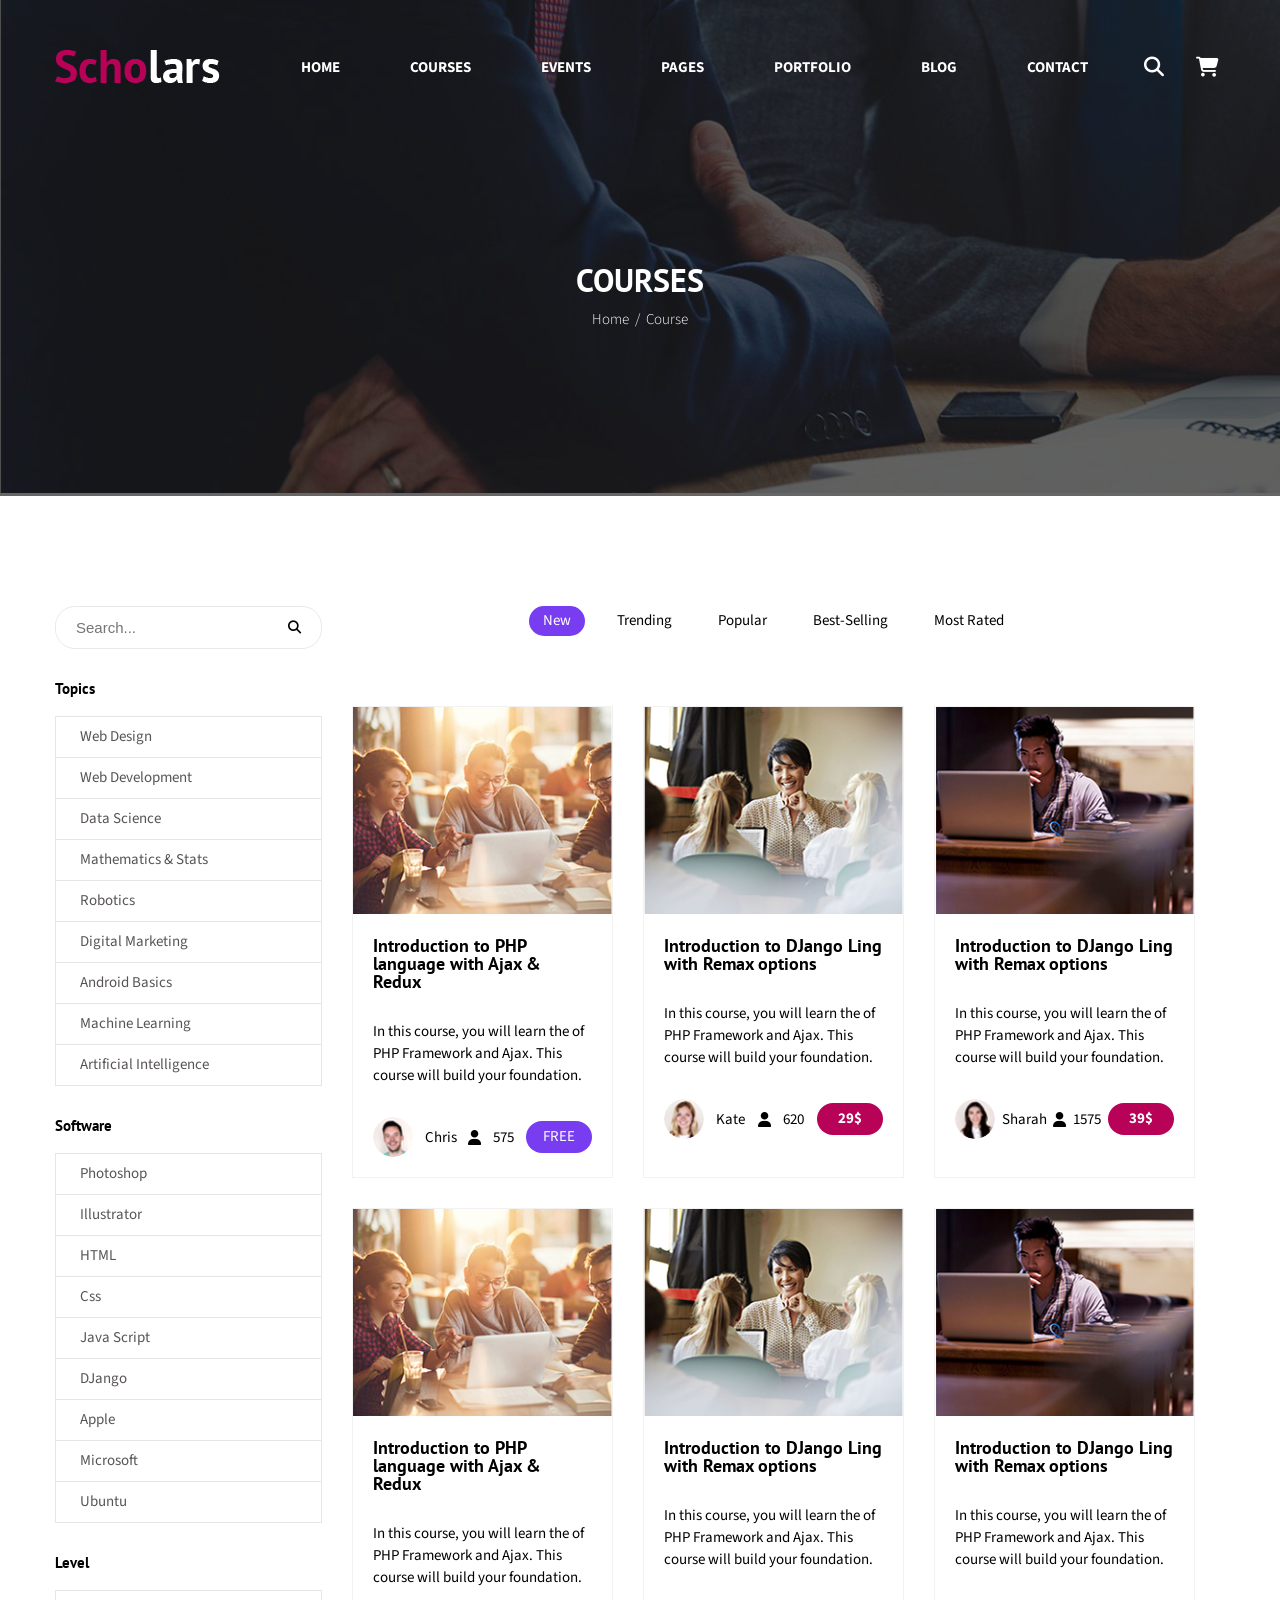
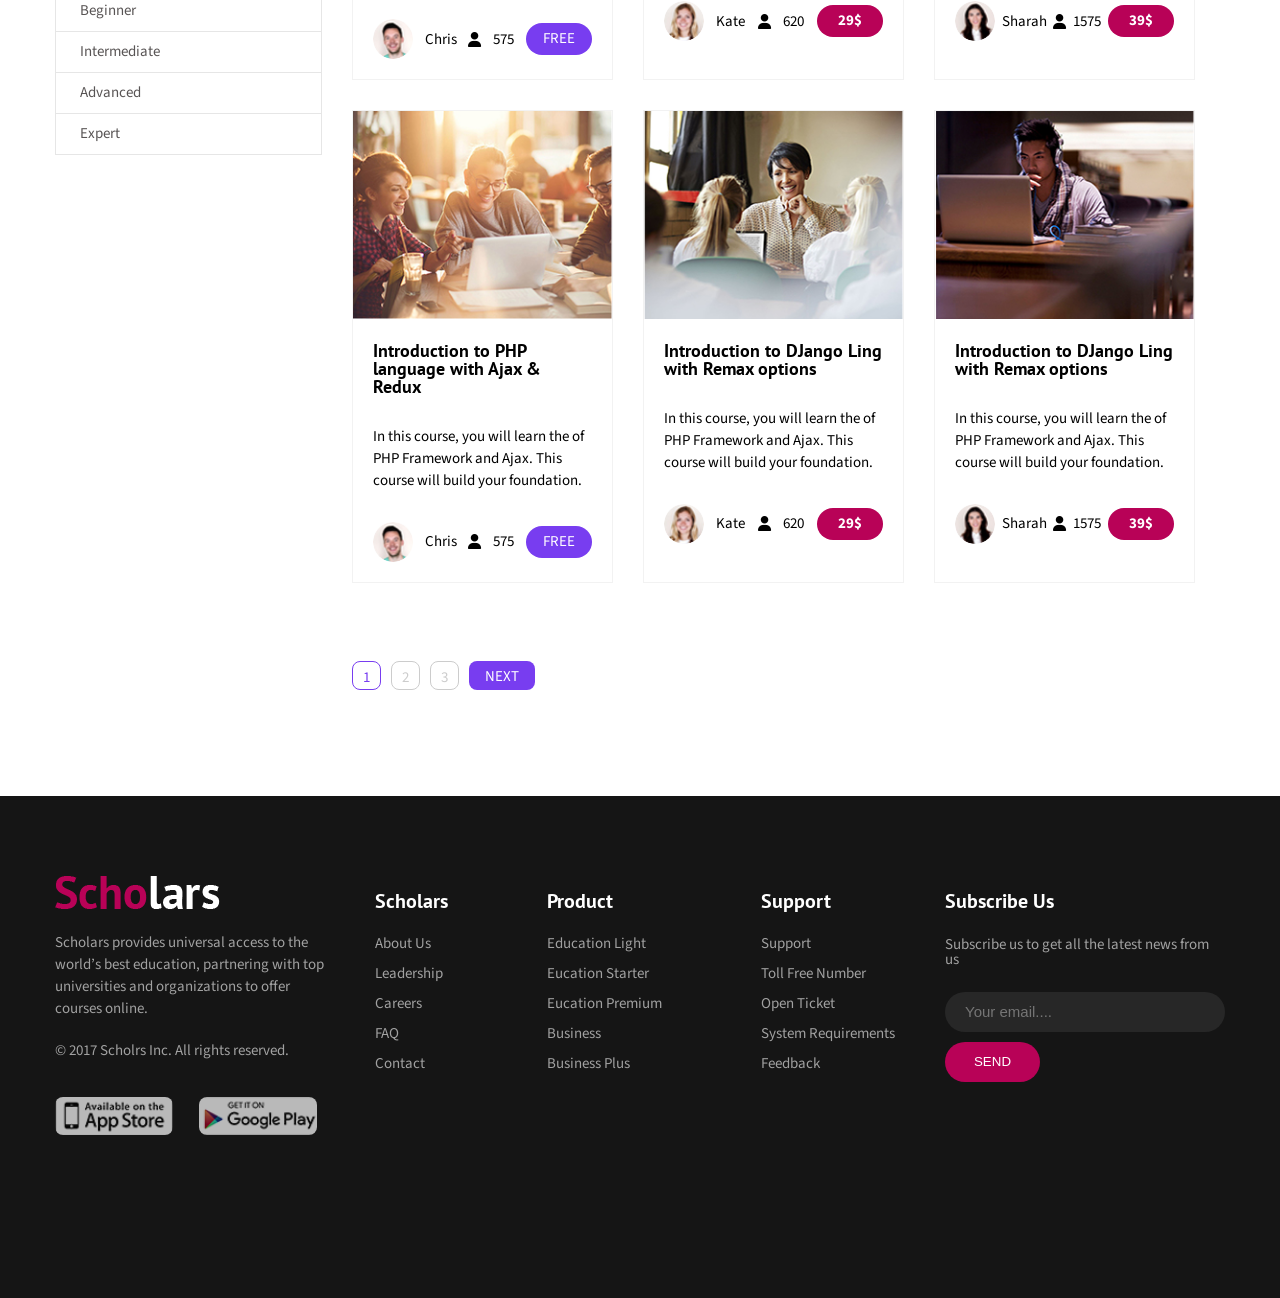
==== course.html @ 681037ec "commit shop page" ====
<!DOCTYPE html>
<html lang="en">
  <head>
    <meta charset="UTF-8" />
    <meta name="viewport" content="width=device-width, initial-scale=1.0" />
    <title>Scholars</title>
    <link rel="stylesheet" href="./assets/css/reset.css" />
    <link rel="stylesheet" href="./assets/css/style.css" />
    <link rel="preconnect" href="https://fonts.googleapis.com" />
    <link rel="preconnect" href="https://fonts.gstatic.com" crossorigin />
    <link
      href="https://fonts.googleapis.com/css2?family=PT+Sans:ital,wght@0,400;0,700;1,400;1,700&family=Source+Sans+3:ital,wght@0,200..900;1,200..900&display=swap"
      rel="stylesheet"
    />
    <link
      rel="stylesheet"
      href="https://cdnjs.cloudflare.com/ajax/libs/font-awesome/6.7.2/css/all.min.css"
      integrity="sha512-Evv84Mr4kqVGRNSgIGL/F/aIDqQb7xQ2vcrdIwxfjThSH8CSR7PBEakCr51Ck+w+/U6swU2Im1vVX0SVk9ABhg=="
      crossorigin="anonymous"
      referrerpolicy="no-referrer"
    />
  </head>
  <body>
    <div class="wrapper">
      <div class="header">
        <div class="inner">
          <div class="container header-container">
            <div class="wrapper-header">
              <a href="#"
                ><img src="./assets/img/logo.png" alt="Logo Scholars"
              /></a>
              <div class="wrapper-nav">
                <ul class="nav-list">
                  <li><a href="#">HOME</a></li>
                  <li><a href="#">COURSES</a></li>
                  <li><a href="#">EVENTS</a></li>
                  <li><a href="#">PAGES</a></li>
                  <li><a href="#">PORTFOLIO</a></li>
                  <li><a href="#">BLOG</a></li>
                  <li><a href="#">CONTACT</a></li>
                </ul>
              </div>
              <div class="wrapper-action">
                <button><i class="fa-solid fa-magnifying-glass"></i></button>
                <button><i class="fa-solid fa-cart-shopping"></i></button>
              </div>
            </div>
            <div class="wrapper-breadcrumb">
              <h1 class="heading">COURSES</h1>
              <ul class="breadcrumb">
                <li><a href="#">Home</a></li>
                <li>Course</li>
              </ul>
            </div>
          </div>
        </div>
      </div>

      <div class="main">
        <div class="container">
          <div class="inner">
            <div class="main-left">
              <form class="form-search" action="">
                <input type="text" placeholder="Search..." />
                <button><i class="fa-solid fa-magnifying-glass"></i></button>
              </form>

              <h2 class="menu-title">Topics</h2>
              <ul class="menu-sidebar">
                <li><a href="#" class="sidebar-item">Web Design</a></li>
                <li><a href="#" class="sidebar-item">Web Development</a></li>
                <li><a href="#" class="sidebar-item">Data Science</a></li>
                <li>
                  <a href="#" class="sidebar-item">Mathematics & Stats</a>
                </li>
                <li><a href="#" class="sidebar-item">Robotics</a></li>
                <li><a href="#" class="sidebar-item">Digital Marketing</a></li>
                <li><a href="#" class="sidebar-item">Android Basics</a></li>
                <li><a href="#" class="sidebar-item">Machine Learning</a></li>
                <li>
                  <a href="#" class="sidebar-item">Artificial Intelligence</a>
                </li>
              </ul>

              <h2 class="menu-title">Software</h2>
              <ul class="menu-sidebar">
                <li><a href="#" class="sidebar-item">Photoshop</a></li>
                <li><a href="#" class="sidebar-item">Illustrator</a></li>
                <li><a href="#" class="sidebar-item">HTML</a></li>
                <li>
                  <a href="#" class="sidebar-item">Css</a>
                </li>
                <li><a href="#" class="sidebar-item">Java Script</a></li>
                <li><a href="#" class="sidebar-item">DJango</a></li>
                <li><a href="#" class="sidebar-item">Apple</a></li>
                <li><a href="#" class="sidebar-item">Microsoft</a></li>
                <li>
                  <a href="#" class="sidebar-item">Ubuntu</a>
                </li>
              </ul>

              <h2 class="menu-title">Level</h2>
              <ul class="menu-sidebar">
                <li><a href="#" class="sidebar-item">Beginner</a></li>
                <li><a href="#" class="sidebar-item">Intermediate</a></li>
                <li><a href="#" class="sidebar-item">Advanced</a></li>
                <li>
                  <a href="#" class="sidebar-item">Expert</a>
                </li>
              </ul>
            </div>
            <div class="main-content">
              <ul class="topics">
                <li class="active"><a href="#">New</a></li>
                <li><a href="#">Trending</a></li>
                <li><a href="#">Popular</a></li>
                <li><a href="#">Best-Selling</a></li>
                <li><a href="#">Most Rated</a></li>
              </ul>

              <div class="course-list">
                <div class="course-item">
                  <a href="" class="thumbnail"
                    ><img
                      class="thumb"
                      src="./assets/img/./item1.jpg"
                      alt="course item"
                  /></a>
                  <div class="info">
                    <h3 class="title">
                      Introduction to PHP language with Ajax & Redux
                    </h3>
                    <p class="desc">
                      In this course, you will learn the of PHP Framework and
                      Ajax. This course will build your foundation.
                    </p>
                    <div class="bottom">
                      <img
                        src="./assets/img/t1.jpg"
                        alt="avatar"
                        class="avatar"
                      /><span>Chris</span><i class="fa-solid fa-user"></i
                      ><span>575</span><a href="" class="btn btn-free">free</a>
                    </div>
                  </div>
                </div>
                <div class="course-item">
                  <a href="" class="thumbnail"
                    ><img
                      class="thumb"
                      src="./assets/img/./item2.jpg"
                      alt="course item"
                  /></a>
                  <div class="info">
                    <h3 class="title">
                      Introduction to DJango Ling with Remax options
                    </h3>
                    <p class="desc">
                      In this course, you will learn the of PHP Framework and
                      Ajax. This course will build your foundation.
                    </p>
                    <div class="bottom">
                      <img
                        src="./assets/img/t2.jpg"
                        alt="avatar"
                        class="avatar"
                      /><span>Kate</span><i class="fa-solid fa-user"></i
                      ><span>620</span><a href="" class="btn btn-cost">29$</a>
                    </div>
                  </div>
                </div>
                <div class="course-item">
                  <a href="" class="thumbnail"
                    ><img
                      class="thumb"
                      src="./assets/img/./item3.jpg"
                      alt="course item"
                  /></a>
                  <div class="info">
                    <h3 class="title">
                      Introduction to DJango Ling with Remax options
                    </h3>
                    <p class="desc">
                      In this course, you will learn the of PHP Framework and
                      Ajax. This course will build your foundation.
                    </p>
                    <div class="bottom">
                      <img
                        src="./assets/img/t3.jpg"
                        alt="avatar"
                        class="avatar"
                      /><span>Sharah</span><i class="fa-solid fa-user"></i
                      ><span>1575</span><a href="" class="btn btn-cost">39$</a>
                    </div>
                  </div>
                </div>
                <div class="course-item">
                  <a href="" class="thumbnail"
                    ><img
                      class="thumb"
                      src="./assets/img/./item1.jpg"
                      alt="course item"
                  /></a>
                  <div class="info">
                    <h3 class="title">
                      Introduction to PHP language with Ajax & Redux
                    </h3>
                    <p class="desc">
                      In this course, you will learn the of PHP Framework and
                      Ajax. This course will build your foundation.
                    </p>
                    <div class="bottom">
                      <img
                        src="./assets/img/t1.jpg"
                        alt="avatar"
                        class="avatar"
                      /><span>Chris</span><i class="fa-solid fa-user"></i
                      ><span>575</span><a href="" class="btn btn-free">free</a>
                    </div>
                  </div>
                </div>
                <div class="course-item">
                  <a href="" class="thumbnail"
                    ><img
                      class="thumb"
                      src="./assets/img/./item2.jpg"
                      alt="course item"
                  /></a>
                  <div class="info">
                    <h3 class="title">
                      Introduction to DJango Ling with Remax options
                    </h3>
                    <p class="desc">
                      In this course, you will learn the of PHP Framework and
                      Ajax. This course will build your foundation.
                    </p>
                    <div class="bottom">
                      <img
                        src="./assets/img/t2.jpg"
                        alt="avatar"
                        class="avatar"
                      /><span>Kate</span><i class="fa-solid fa-user"></i
                      ><span>620</span><a href="" class="btn btn-cost">29$</a>
                    </div>
                  </div>
                </div>
                <div class="course-item">
                  <a href="" class="thumbnail"
                    ><img
                      class="thumb"
                      src="./assets/img/./item3.jpg"
                      alt="course item"
                  /></a>
                  <div class="info">
                    <h3 class="title">
                      Introduction to DJango Ling with Remax options
                    </h3>
                    <p class="desc">
                      In this course, you will learn the of PHP Framework and
                      Ajax. This course will build your foundation.
                    </p>
                    <div class="bottom">
                      <img
                        src="./assets/img/t3.jpg"
                        alt="avatar"
                        class="avatar"
                      /><span>Sharah</span><i class="fa-solid fa-user"></i
                      ><span>1575</span><a href="" class="btn btn-cost">39$</a>
                    </div>
                  </div>
                </div>
                <div class="course-item">
                  <a href="" class="thumbnail"
                    ><img
                      class="thumb"
                      src="./assets/img/./item1.jpg"
                      alt="course item"
                  /></a>
                  <div class="info">
                    <h3 class="title">
                      Introduction to PHP language with Ajax & Redux
                    </h3>
                    <p class="desc">
                      In this course, you will learn the of PHP Framework and
                      Ajax. This course will build your foundation.
                    </p>
                    <div class="bottom">
                      <img
                        src="./assets/img/t1.jpg"
                        alt="avatar"
                        class="avatar"
                      /><span>Chris</span><i class="fa-solid fa-user"></i
                      ><span>575</span><a href="" class="btn btn-free">free</a>
                    </div>
                  </div>
                </div>
                <div class="course-item">
                  <a href="" class="thumbnail"
                    ><img
                      class="thumb"
                      src="./assets/img/./item2.jpg"
                      alt="course item"
                  /></a>
                  <div class="info">
                    <h3 class="title">
                      Introduction to DJango Ling with Remax options
                    </h3>
                    <p class="desc">
                      In this course, you will learn the of PHP Framework and
                      Ajax. This course will build your foundation.
                    </p>
                    <div class="bottom">
                      <img
                        src="./assets/img/t2.jpg"
                        alt="avatar"
                        class="avatar"
                      /><span>Kate</span><i class="fa-solid fa-user"></i
                      ><span>620</span><a href="" class="btn btn-cost">29$</a>
                    </div>
                  </div>
                </div>
                <div class="course-item">
                  <a href="" class="thumbnail"
                    ><img
                      class="thumb"
                      src="./assets/img/./item3.jpg"
                      alt="course item"
                  /></a>
                  <div class="info">
                    <h3 class="title">
                      Introduction to DJango Ling with Remax options
                    </h3>
                    <p class="desc">
                      In this course, you will learn the of PHP Framework and
                      Ajax. This course will build your foundation.
                    </p>
                    <div class="bottom">
                      <img
                        src="./assets/img/t3.jpg"
                        alt="avatar"
                        class="avatar"
                      /><span>Sharah</span><i class="fa-solid fa-user"></i
                      ><span>1575</span><a href="" class="btn btn-cost">39$</a>
                    </div>
                  </div>
                </div>
              </div>

              <ul class="course-pagination">
                <li>
                  <a href="" class="btn btn-page page-active">1</a>
                </li>
                <li><a href="" class="btn btn-page">2</a></li>
                <li><a href="" class="btn btn-page">3</a></li>
                <li><a href="" class="btn btn-next">next</a></li>
              </ul>
            </div>
          </div>
        </div>
      </div>

      <div class="footer">
        <div class="container">
          <div class="inner">
            <div class="footer-about">
              <a href="#"
                ><img class="logo" src="./assets/img/logo.png" alt="logo"
              /></a>
              <p>
                Scholars provides universal access to the world’s best
                education, partnering with top universities and organizations to
                offer courses online.
              </p>
              <p>&copy; 2017 Scholrs Inc. All rights reserved.</p>
              <div class="download-img">
                <a href="#"
                  ><img
                    class="app"
                    src="./assets/img/android.png"
                    alt="android"
                /></a>
                <a href="#"
                  ><img class="app" src="./assets/img/apple.png" alt="apple"
                /></a>
              </div>
            </div>
            <div class="footer-menu">
              <div>
                <h4 class="menu-title">Scholars</h4>
                <ul class="menu-list">
                  <li><a href="#">About Us</a></li>
                  <li><a href="#">Leadership</a></li>
                  <li><a href="#">Careers</a></li>
                  <li><a href="#">FAQ</a></li>
                  <li><a href="#">Contact</a></li>
                </ul>
              </div>
              <div>
                <h4 class="menu-title">Product</h4>
                <ul class="menu-list">
                  <li><a href="#">Education Light</a></li>
                  <li><a href="#">Eucation Starter</a></li>
                  <li><a href="#">Eucation Premium</a></li>
                  <li><a href="#">Business</a></li>
                  <li><a href="#">Business Plus</a></li>
                </ul>
              </div>
              <div>
                <h4 class="menu-title">Support</h4>
                <ul class="menu-list">
                  <li><a href="#">Support</a></li>
                  <li><a href="#">Toll Free Number</a></li>
                  <li><a href="#">Open Ticket</a></li>
                  <li><a href="#">System Requirements</a></li>
                  <li><a href="#">Feedback</a></li>
                </ul>
              </div>
            </div>
            <div class="footer-sub">
              <h4 class="menu-title">Subscribe Us</h4>
              <span>Subscribe us to get all the latest news from us</span>

              <form class="footer-mail" action="">
                <input type="email" placeholder="Your email...." />
              </form>
              <button class="btn btn-mail">send</button>
            </div>
          </div>
        </div>
      </div>
    </div>
  </body>
</html>
---- assets/css/style.css ----
:root {
  --primary-color: #b80257;
  --second-color: #783df0;
}

* {
  box-sizing: border-box;
}

html {
  font-size: 62.5%;
}

body {
  font-size: 1.5rem;
  font-family: "Source Sans 3", sans-serif;
}

h1,
h2,
h3,
h4,
h5,
h6 {
  font-family: "PT Sans", sans-serif;
}

button {
  border: none;
  background-color: transparent;
  cursor: pointer;
}
input {
  color: inherit;
  font-size: inherit;
}

a {
  font-size: inherit;
  color: inherit;
}

/* --------header---------- */
.header {
  display: flex;
  width: 100%;
  height: 496px;
  background: url(../img/banner-2.jpg) no-repeat;
}

.header .inner {
  width: 100%;
  background: rgba(0, 0, 0, 0.6);
  display: flex;
}

.container {
  width: 1170px;
  margin-right: auto;
  margin-left: auto;
}

.wrapper-header {
  display: flex;
  align-items: center;
  margin-top: 40px;
  justify-content: space-between;
}
.header-container {
  display: flex;
  flex-direction: column;
}
.nav-list {
  display: flex;
}
.nav-list a {
  text-decoration: none;
  text-transform: uppercase;
  color: #fff;
  display: inline-block;
  font-weight: 700;
  font-size: 1.5rem;
  padding: 20px;
  margin-left: 30px;
  letter-spacing: 1.1;
}

.wrapper-action {
  display: flex;
  gap: 20px;
}
.wrapper-action button {
  font-size: 2rem;
  color: #fff;
}
.wrapper-breadcrumb {
  height: 100%;
  flex-grow: 1;
  display: flex;
  justify-content: center;
  align-items: center;
  flex-direction: column;
  color: #fff;
  gap: 16px;
}

h1.heading {
  font-size: 3.2rem;
  font-weight: 700;
}
.breadcrumb {
  display: flex;
}
.breadcrumb {
  font-weight: 300;
}
.breadcrumb a {
  text-decoration: none;
}
.breadcrumb li + li::before {
  content: "/";
  padding: 0 6px;
}

.main .inner {
  min-height: 100px;
  display: flex;
  padding-top: 110px;
}

.main-left {
  width: 270px;
  /* padding: 0 15px; */
}

.main-left .form-search {
  border: 1px solid rgba(0, 0, 0, 0.09);
  border-radius: 20px;
  height: 43px;
  display: flex;
  align-items: center;
  overflow: hidden;
  color: #585454;
}

.form-search input {
  border: none;
  outline: none;
  padding-left: 20px;
  flex: 1;
}
.form-search button {
  padding: 0 20px;
  align-self: stretch;
}

.menu-title {
  margin-top: 32px;
  font-weight: 700;
}

.menu-sidebar {
  margin-top: 20px;
  border: 1px solid #00000019;
}

.sidebar-item {
  display: block;
  text-decoration: none;
  padding: 0 24px;
  color: #585454;
  line-height: 40px;
}
.menu-sidebar li + li {
  border-top: 1px solid #00000019;
}

.main-content {
  flex-grow: 1;
}
.topics {
  display: flex;
  justify-content: center;
  gap: 18px;
}
.topics a {
  text-decoration: none;
  display: inline-block;
  height: 30px;
  padding: 0 14px;
  line-height: 30px;
}
.topics a:hover {
  border-radius: 15px;
  background-color: var(--second-color);
  color: #fff;
}
.active {
  border-radius: 15px;
  background-color: #783df0;
  color: #fff;
}

.course-list {
  margin-top: 70px;
  margin-left: 30px;
  display: flex;
  flex-wrap: wrap;
  gap: 30px;
}

.course-item {
  width: calc(100% / 3 - 30px);
  min-height: 400px;
  /* background-color: orange; */
  border: 1px solid #0000000d;
}
.course-item .thumbnail {
  aspect-ratio: 1/0.8;
  display: block;
}
.course-item .thumb {
  width: 100%;
  height: 100%;
  object-fit: cover;
}
.course-item .info {
  display: flex;
  padding: 20px;
  gap: 30px;
  flex-direction: column;
  justify-content: space-between;
}
.info .desc {
  line-height: 22px;
}
.course-item .title {
  font-size: 1.8rem;
  font-weight: 700;
}
.course-item .bottom {
  display: flex;
  align-items: center;
  justify-content: space-between;
}
.bottom .avatar {
  width: 40px;
  height: 40px;
  border-radius: 50%;
  display: inline-block;
  object-fit: cover;
}
.btn {
  padding: 0 10px;
  text-decoration: none;
  display: inline-block;
  min-width: 66px;
  line-height: 32px;
  border-radius: 30px;
  text-transform: uppercase;
  text-align: center;
  color: #fff;
}
.btn-free {
  background-color: var(--second-color);
}
.btn-cost {
  background-color: var(--primary-color);
  font-weight: 700;
}
.btn-mail {
  background-color: var(--primary-color);
  width: 95px;
  height: 40px;
}

.course-pagination {
  display: flex;
  gap: 10px;
  margin: 78px 0 0 30px;
  padding-bottom: 106px;
}
.btn-page {
  color: #ccc;
  background-color: transparent;
  min-width: 29px;
  height: 29px;
  border-radius: 8px;
  border: 1px solid #ccc;
}
.btn-next {
  width: 58px;
  height: 29px;
  background-color: var(--second-color);
  color: #fff;
  border-radius: 8px;
}

.page-active {
  border-color: var(--second-color);
  color: var(--second-color);
}

.footer {
  background-color: #151515;
  padding: 80px 0 160px;
}
.footer .inner {
  display: flex;
  color: #ffffff99;
}
.footer-about {
  width: 270px;
}
.footer-about .logo {
  width: 165px;
}

.footer-about p {
  margin-top: 20px;
  line-height: 22px;
}
.footer-about .app {
  width: 118px;
  height: 38px;
  object-fit: cover;
  border-radius: 8px;
}

.footer .download-img {
  display: flex;
  gap: 26px;
  margin-top: 35px;
}
.footer-menu {
  display: flex;
  justify-content: space-around;
  flex: 1;
}
.footer .menu-title {
  margin-top: 15px;
  font-size: 2rem;
  color: #fff;
}
.footer-menu .menu-list {
  margin-top: 18px;
}
.footer-menu a {
  text-decoration: none;
  line-height: 30px;
}

.footer-sub {
  width: 280px;
}
.footer-sub span {
  display: block;
  margin-top: 26px;
}
.footer-mail {
  width: 100%;
  /* height: 40px; */
  background: #272727;
  display: flex;
  flex-direction: column;
  border-radius: 20px;
  margin-top: 25px;
  margin-bottom: 10px;
}
.footer-sub input {
  width: 100%;
  background-color: transparent;
  border: none;
  outline: none;
  height: 40px;
  padding: 0 20px;
}

/* ----------shop page------- */
.inner-shop {
  padding-top: 112px;
  display: flex;
  padding-bottom: 98px;
}

.shop-left {
  width: 272px;
  padding-right: 30px;
}

.search-form {
  display: flex;
  height: 45px;
  background-color: #eeeeee;
}
.search-form input {
  width: 100%;
  border: none;
  outline: none;
  background-color: transparent;
  padding: 0 20px;
  flex: 1;
}

.search-form button {
  width: 100px;
  background-color: var(--primary-color);
  color: #fff;
}
.shop-left h2 {
  margin-top: 64px;
  font-size: 2.4rem;
  font-weight: 700;
}
.categories-list {
  margin-top: 40px;
}
.categories-item {
  text-decoration: none;
  margin-top: 24px;
  display: block;
  color: #242222b3;
}
.popular-list {
  margin-top: 30px;
}

.popular-item {
  display: flex;
  text-decoration: none;
  font-size: 1.8rem;
}
.popular-item .thumb-pop {
  width: 100px;
  height: 75px;
  object-fit: cover;
}
.popular-item .content {
  display: flex;
  padding: 10px 20px;
  flex-direction: column;
}
.popular-item .name {
  white-space: nowrap;
  overflow: hidden;
  text-overflow: ellipsis;
}
.popular-item .content .cost {
  margin-top: 20px;
}
.popular-list li + li {
  margin-top: 30px;
}

.shop-main {
  flex: 1;
}
.filter-box {
  display: flex;
  align-items: center;
  justify-content: space-between;
  color: #6f6f6f;
  font-size: 1.8rem;
}

.filter-box .filter {
  display: flex;
  width: 200px;
  height: 45px;
  border: 1px solid #ccc;
  align-items: center;
  justify-content: space-between;
  text-decoration: none;
  padding: 0 20px;
}
.product-list {
  display: flex;
  flex-wrap: wrap;
  gap: 30px;
  width: 100%;
  margin-top: 65px;
}
.product-item {
  width: calc(100% / 3 - 20px);
  border: 1px solid #ccc;
}

.product-item .img-thumb {
  aspect-ratio: 1/0.9;
  display: block;
}

.product-item img {
  width: 100%;
  height: 100%;
  object-fit: cover;
}
.product-item .info {
  display: flex;
  flex-direction: column;
  /* justify-content: center; */
  align-items: center;
  font-size: 1.8rem;
  font-weight: 700;
  width: 100%;
  height: 180px;
}
.product-item .info .name {
  margin-top: 36px;
  /* font-size: 1.8rem; */
}
.product-item .info .cost {
  margin-top: 16px;
}
.btn-product {
  width: 130px;
  height: 40px;
  margin-top: 20px;
}

.shop-pagination {
  display: flex;
  justify-content: center;
  margin-top: 50px;
  gap: 12px;
}
.shop-pagination li:last-child {
  margin-left: 8px;
}
.btn-shoppage {
  min-width: 0;
  width: 45px;
  height: 45px;
  border-radius: 50%;
  line-height: 45px;
  font-size: 2rem;
  font-weight: 300;
}

/* ----------index--------- */
.main-index {
  /* background-color: #783df0; */
  width: 100%;
  height: 100vh;
  display: flex;
  justify-content: center;
  align-items: center;
}
.main-index ul {
  display: flex;
  gap: 40px;
}
.main-index a {
  display: block;
  min-width: 100px;
  padding: 20px;
  border-radius: 10px;
  background-color: #783df0;
  color: #fff;
  font-size: 2rem;
  line-height: 20px;
  text-align: center;
  text-decoration: none;
}
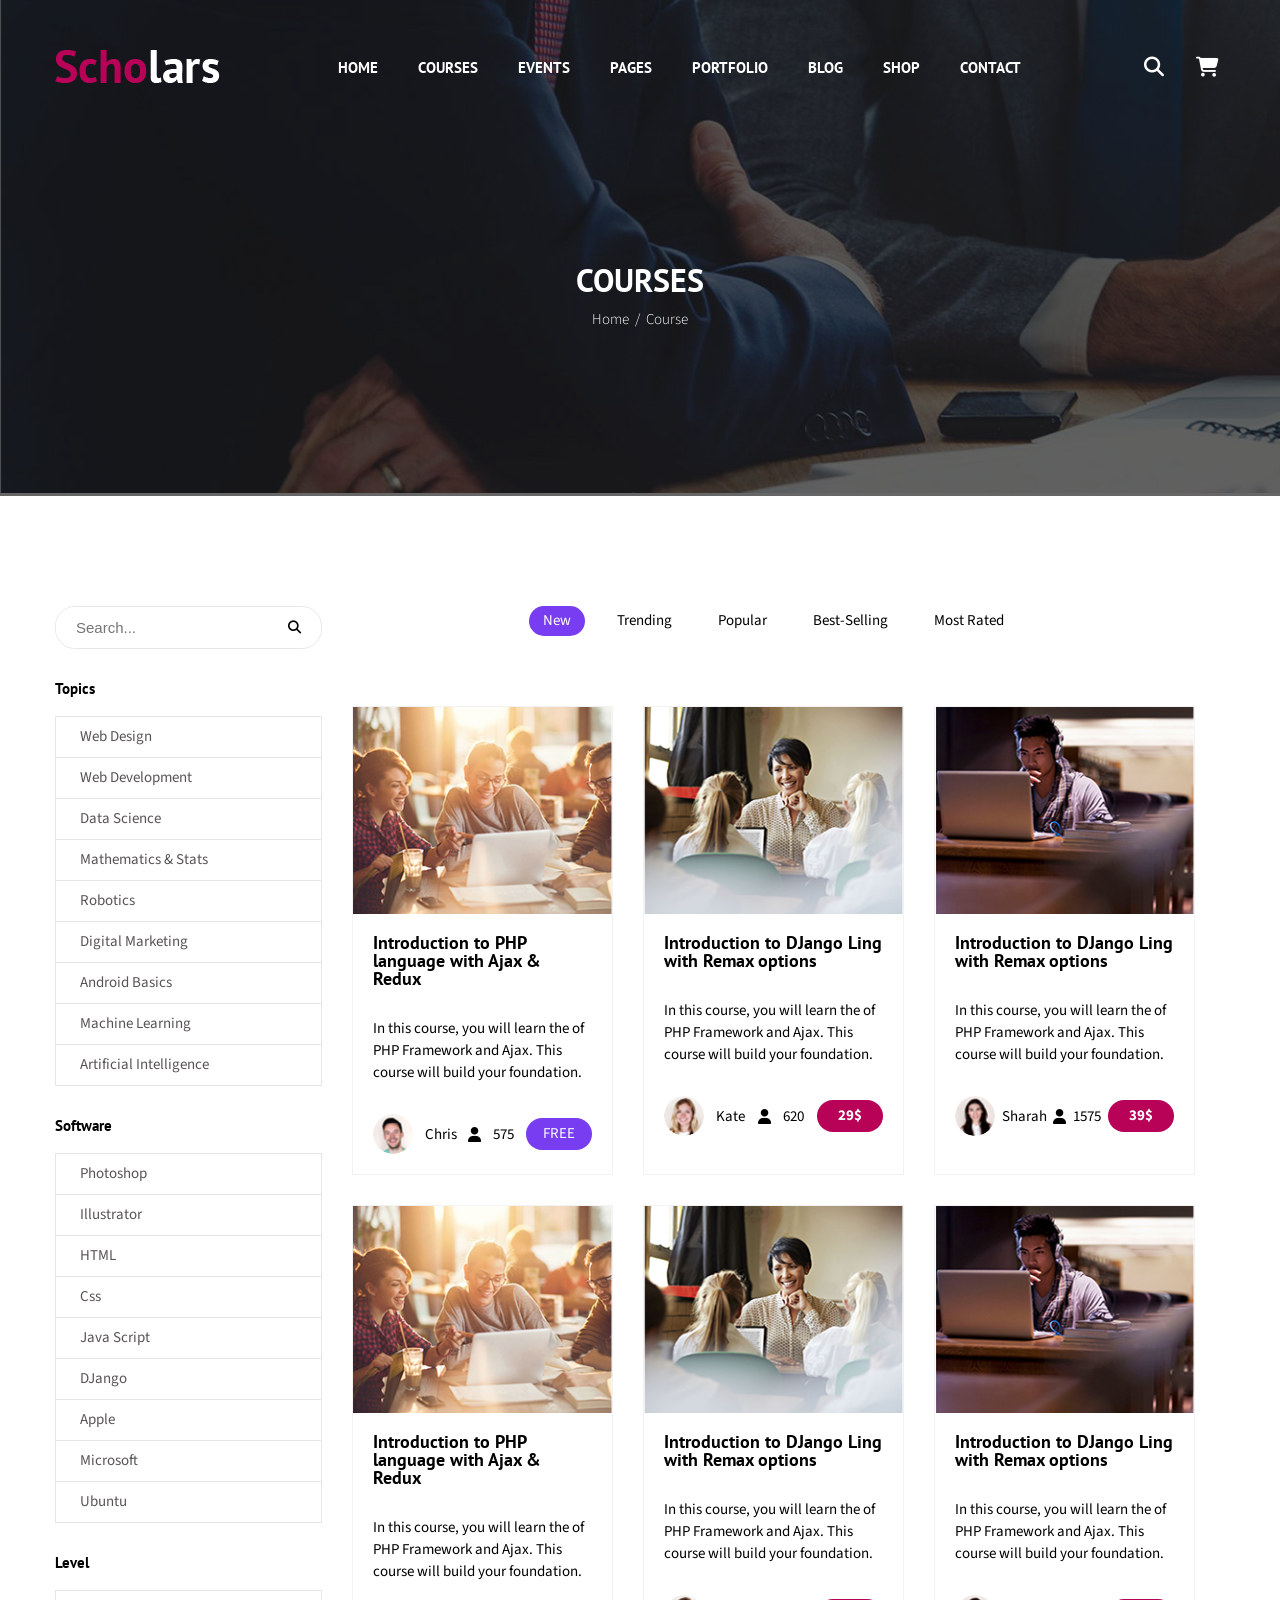
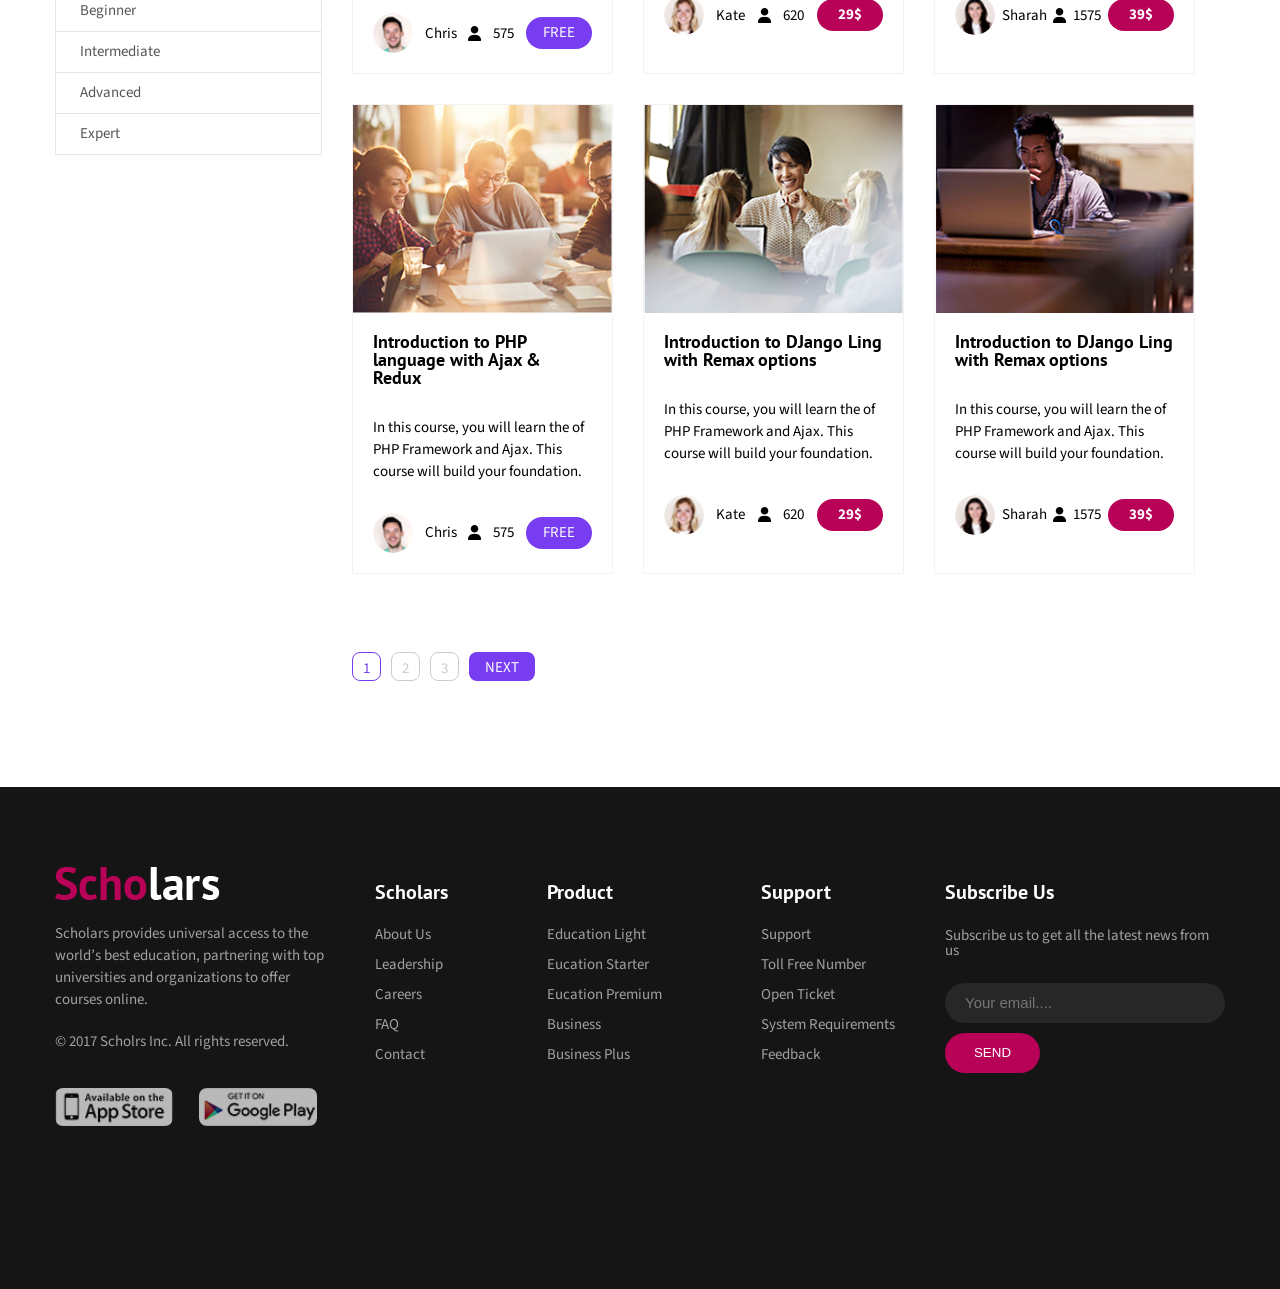
==== commit d0ba81f0: "commit transtion page course" ====
--- a/course.html
+++ b/course.html
@@ -31,12 +31,96 @@
               /></a>
               <div class="wrapper-nav">
                 <ul class="nav-list">
-                  <li><a href="#">HOME</a></li>
-                  <li><a href="#">COURSES</a></li>
-                  <li><a href="#">EVENTS</a></li>
-                  <li><a href="#">PAGES</a></li>
-                  <li><a href="#">PORTFOLIO</a></li>
-                  <li><a href="#">BLOG</a></li>
+                  <li>
+                    <a href="#"> HOME </a>
+                    <ul class="nav-sublist">
+                      <li>
+                        <a href="#" class="sublist-item">Home Version One</a>
+                      </li>
+                      <li>
+                        <a href="#" class="sublist-item">Home Version Two</a>
+                      </li>
+                      <li>
+                        <a href="#" class="sublist-item"
+                          >Home Video Background</a
+                        >
+                      </li>
+                    </ul>
+                  </li>
+                  <li>
+                    <a href="#">COURSES</a>
+                    <ul class="nav-sublist">
+                      <li>
+                        <a href="#" class="sublist-item">Coruse colum 2</a>
+                      </li>
+                      <li>
+                        <a href="#" class="sublist-item">Coruse colum 3</a>
+                      </li>
+                      <li>
+                        <a href="#" class="sublist-item">Coruse details</a>
+                      </li>
+                    </ul>
+                  </li>
+                  <li>
+                    <a href="#">EVENTS</a>
+                    <ul class="nav-sublist">
+                      <li>
+                        <a href="#" class="sublist-item">Event list</a>
+                      </li>
+                      <li>
+                        <a href="#" class="sublist-item">Event grid</a>
+                      </li>
+                      <li>
+                        <a href="#" class="sublist-item">event single</a>
+                      </li>
+                    </ul>
+                  </li>
+                  <li>
+                    <a href="#">PAGES</a>
+                    <ul class="nav-sublist">
+                      <li><a href="#" class="sublist-item">Our teachers</a></li>
+                      <li>
+                        <a href="#" class="sublist-item">teachers profile</a>
+                      </li>
+                      <li><a href="#" class="sublist-item">About Us</a></li>
+                      <li><a href="#" class="sublist-item">Error page</a></li>
+                      <li><a href="#" class="sublist-item">FAQ Page</a></li>
+                      <li><a href="#" class="sublist-item">Login</a></li>
+                      <li><a href="#" class="sublist-item">sign up</a></li>
+                    </ul>
+                  </li>
+                  <li>
+                    <a href="#">PORTFOLIO</a>
+                    <ul class="nav-sublist">
+                      <li>
+                        <a href="#" class="sublist-item">portfolio 2 column</a>
+                      </li>
+                      <li>
+                        <a href="#" class="sublist-item">portfolio 3 column</a>
+                      </li>
+                      <li>
+                        <a href="#" class="sublist-item">portfolio 4 column</a>
+                      </li>
+                    </ul>
+                  </li>
+                  <li>
+                    <a href="#">BLOG</a>
+                    <ul class="nav-sublist">
+                      <li><a href="#" class="sublist-item">Blog page</a></li>
+                      <li>
+                        <a href="#" class="sublist-item">Block details</a>
+                      </li>
+                    </ul>
+                  </li>
+                  <li>
+                    <a href="#">Shop</a>
+                    <ul class="nav-sublist">
+                      <li><a href="#" class="sublist-item">Shop page</a></li>
+                      <li>
+                        <a href="#" class="sublist-item">shop details</a>
+                      </li>
+                    </ul>
+                  </li>
                   <li><a href="#">CONTACT</a></li>
                 </ul>
               </div>
--- a/assets/css/style.css
+++ b/assets/css/style.css
@@ -80,9 +80,48 @@
   display: inline-block;
   font-weight: 700;
   font-size: 1.5rem;
+  font-family: "PT Sans", sans-serif;
   padding: 20px;
-  margin-left: 30px;
   letter-spacing: 1.1;
+}
+.nav-list li {
+  position: relative;
+}
+.nav-list li:hover .nav-sublist {
+  opacity: 1;
+  transform: scaleY(1);
+  visibility: visible;
+}
+
+.nav-list .nav-sublist {
+  position: absolute;
+  background-color: #fff;
+  min-width: 220px;
+  visibility: hidden;
+  /* overflow: hidden; */
+  transform: scaleY(0);
+  transform-origin: top center;
+  transition: opacity, transform, visibility, 0.5s ease;
+}
+.nav-sublist li:hover {
+  background-color: var(--primary-color);
+}
+.nav-sublist a:hover {
+  color: #fff;
+  transform: translateX(5px);
+}
+.nav-sublist .sublist-item {
+  color: #00000099;
+  font-family: "Source Sans 3", sans-serif;
+  font-size: 16px;
+  font-weight: normal;
+  line-height: 45px;
+  text-transform: capitalize;
+  padding: 0 20px;
+  transition: transform 0.4s ease;
+}
+.nav-sublist li + li {
+  border-top: 1px solid rgba(0, 0, 0, 0.1);
 }
 
 .wrapper-action {
@@ -102,6 +141,10 @@
   flex-direction: column;
   color: #fff;
   gap: 16px;
+}
+
+.breadcrumb a:hover {
+  color: var(--second-color);
 }
 
 h1.heading {
@@ -164,12 +207,18 @@
   border: 1px solid #00000019;
 }
 
+.menu-sidebar li:hover a {
+  transform: translateX(10px);
+  color: #783df0;
+}
+
 .sidebar-item {
   display: block;
   text-decoration: none;
   padding: 0 24px;
   color: #585454;
   line-height: 40px;
+  transition: transform 0.3s ease-in-out;
 }
 .menu-sidebar li + li {
   border-top: 1px solid #00000019;
@@ -189,9 +238,10 @@
   height: 30px;
   padding: 0 14px;
   line-height: 30px;
+  transition: background-color 0.3s ease;
+  border-radius: 15px;
 }
 .topics a:hover {
-  border-radius: 15px;
   background-color: var(--second-color);
   color: #fff;
 }
@@ -214,15 +264,33 @@
   min-height: 400px;
   /* background-color: orange; */
   border: 1px solid #0000000d;
+  overflow: hidden;
 }
 .course-item .thumbnail {
   aspect-ratio: 1/0.8;
   display: block;
-}
+  overflow: hidden;
+}
+
 .course-item .thumb {
   width: 100%;
   height: 100%;
   object-fit: cover;
+  transition: transform 0.4s ease-in;
+}
+/* .course-item .thumb::before {
+  content: "";
+  position: absolute;
+  width: 100px;
+  height: 100px;
+  background-color: red;
+} */
+
+.course-item:hover .thumb {
+  transform: scale(1.2);
+}
+.course-item:hover .info .title {
+  color: var(--primary-color);
 }
 .course-item .info {
   display: flex;
@@ -250,6 +318,9 @@
   display: inline-block;
   object-fit: cover;
 }
+/* .bottom a {
+  position: relative;
+} */
 .btn {
   padding: 0 10px;
   text-decoration: none;
@@ -261,17 +332,54 @@
   text-align: center;
   color: #fff;
 }
+
+.btn-free:hover,
+.btn-cost:hover {
+  transform: translateY(-5px);
+}
+.btn-free:hover::before,
+.btn-cost:hover:before {
+  opacity: 1;
+  visibility: visible;
+  top: 120%;
+}
+.btn-free::before,
+.btn-cost::before {
+  content: "";
+  position: absolute;
+  width: 80%;
+  height: 10px;
+  visibility: hidden;
+  left: 8px;
+  opacity: 0;
+  top: 80%;
+  border-radius: 20px;
+  background: rgba(0, 0, 0, 0.6);
+  /* background-color: #151515; */
+  filter: blur(7px);
+  transition: top, visibility, opacity, 0.3s ease-in-out;
+}
 .btn-free {
+  transition: transform 0.4s ease;
   background-color: var(--second-color);
+  position: relative;
 }
 .btn-cost {
+  transition: transform 0.4s ease;
+
   background-color: var(--primary-color);
   font-weight: 700;
+  position: relative;
 }
 .btn-mail {
   background-color: var(--primary-color);
   width: 95px;
   height: 40px;
+  transition: background-color 0.4s ease-out;
+}
+.btn-mail:hover {
+  background-color: #fff;
+  color: var(--primary-color);
 }
 
 .course-pagination {
@@ -349,6 +457,9 @@
   text-decoration: none;
   line-height: 30px;
 }
+.footer-menu a:hover {
+  color: var(--primary-color);
+}
 
 .footer-sub {
   width: 280px;
@@ -381,11 +492,11 @@
   padding-top: 112px;
   display: flex;
   padding-bottom: 98px;
+  gap: 30px;
 }
 
 .shop-left {
   width: 272px;
-  padding-right: 30px;
 }
 
 .search-form {
@@ -435,6 +546,7 @@
   height: 75px;
   object-fit: cover;
 }
+
 .popular-item .content {
   display: flex;
   padding: 10px 20px;
@@ -474,15 +586,18 @@
   padding: 0 20px;
 }
 .product-list {
+  --colum: 3;
+  --space: 30px;
   display: flex;
   flex-wrap: wrap;
-  gap: 30px;
-  width: 100%;
+  row-gap: var(--space);
   margin-top: 65px;
+  margin-left: calc(-1 * var(--space));
 }
 .product-item {
-  width: calc(100% / 3 - 20px);
+  width: calc(100% / var(--colum) - var(--space));
   border: 1px solid #ccc;
+  margin-left: var(--space);
 }
 
 .product-item .img-thumb {
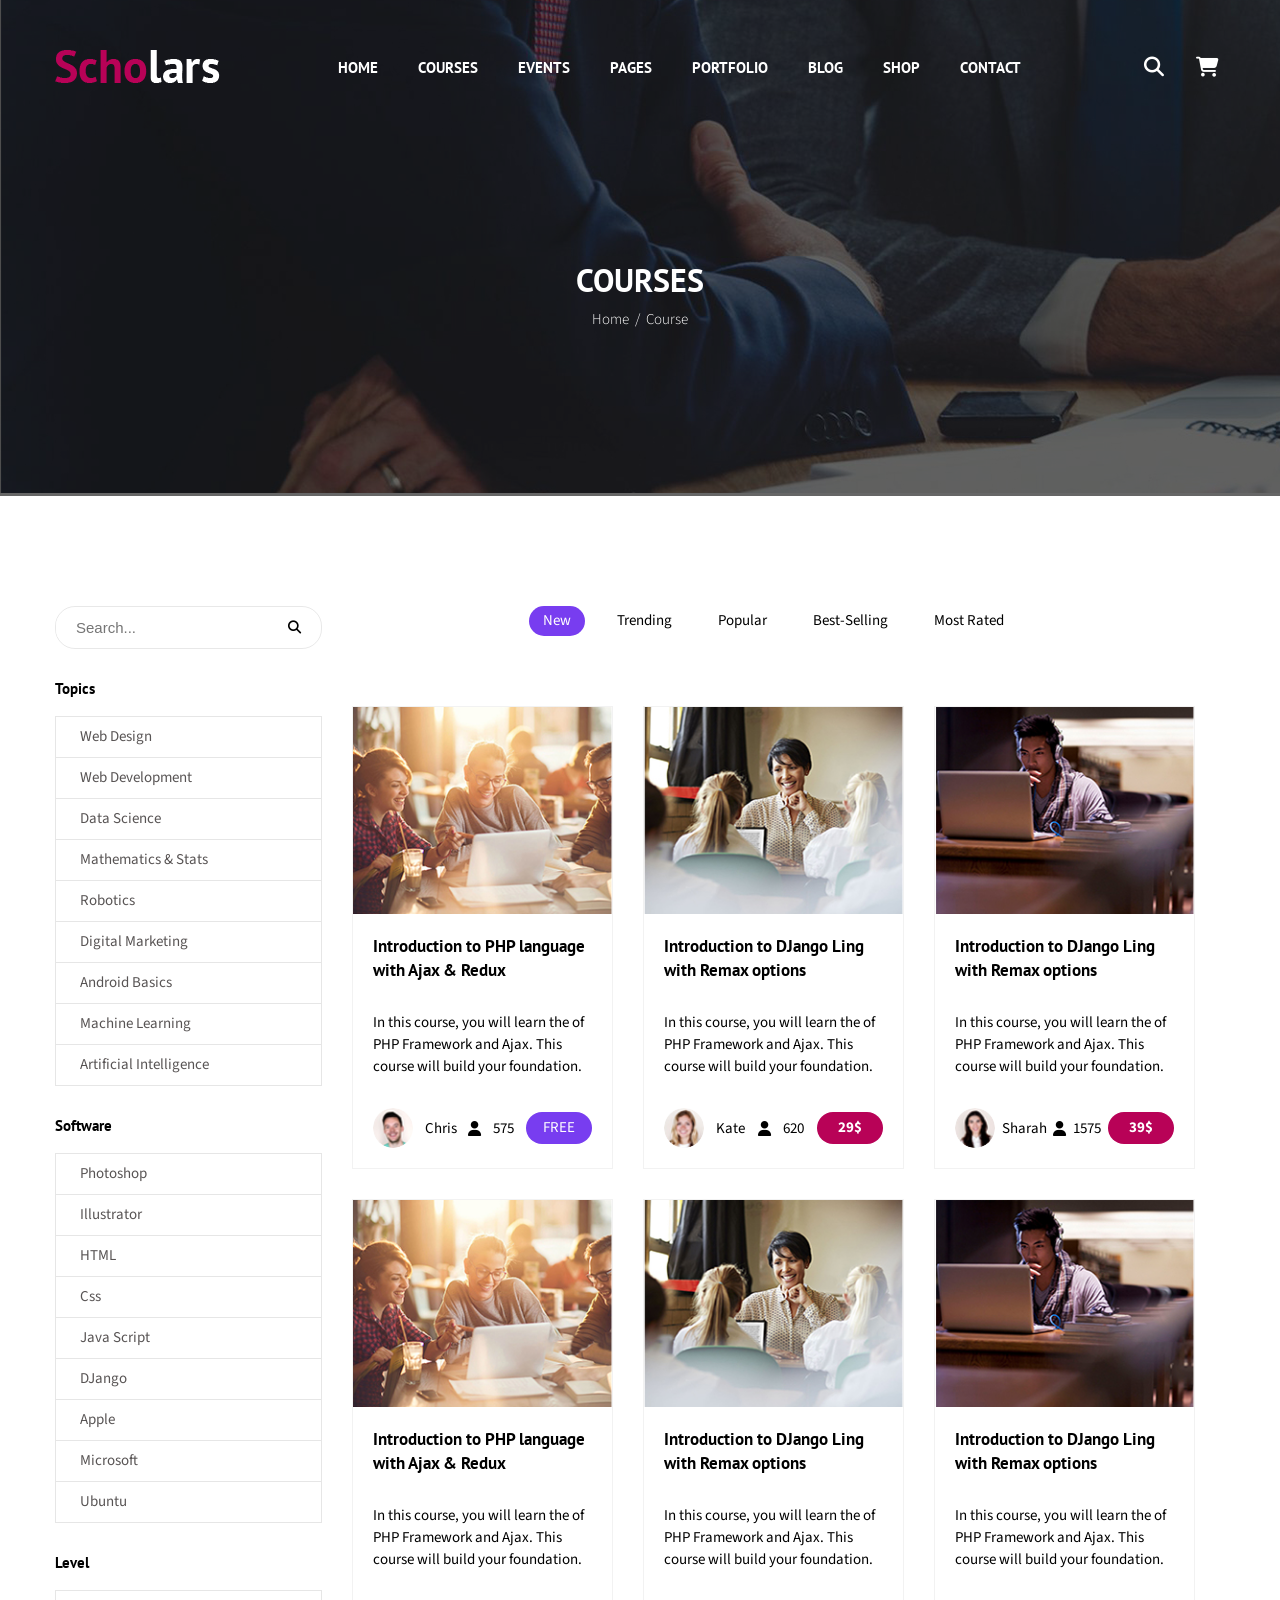
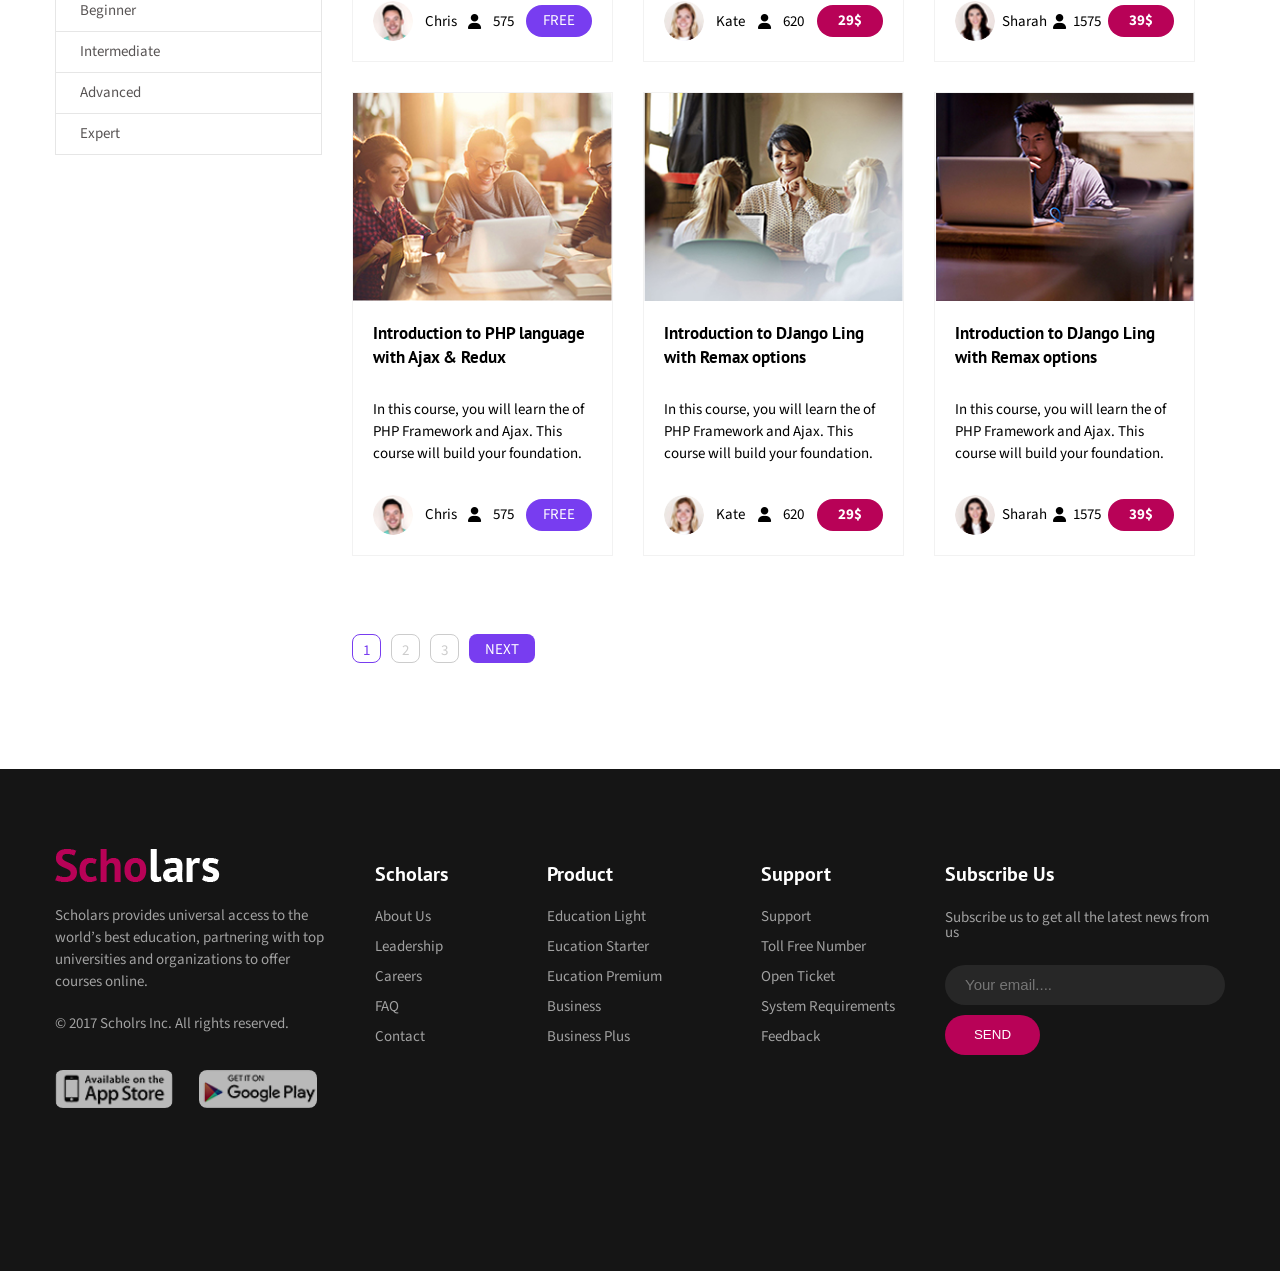
==== commit dffbd0aa: "commit outline-course" ====
--- a/course.html
+++ b/course.html
@@ -26,13 +26,13 @@
         <div class="inner">
           <div class="container header-container">
             <div class="wrapper-header">
-              <a href="#"
+              <a href="./index.html"
                 ><img src="./assets/img/logo.png" alt="Logo Scholars"
               /></a>
               <div class="wrapper-nav">
                 <ul class="nav-list">
                   <li>
-                    <a href="#"> HOME </a>
+                    <a href="./index.html"> HOME </a>
                     <ul class="nav-sublist">
                       <li>
                         <a href="#" class="sublist-item">Home Version One</a>
@@ -113,7 +113,7 @@
                     </ul>
                   </li>
                   <li>
-                    <a href="#">Shop</a>
+                    <a href="./shop.html">Shop</a>
                     <ul class="nav-sublist">
                       <li><a href="#" class="sublist-item">Shop page</a></li>
                       <li>
@@ -132,7 +132,7 @@
             <div class="wrapper-breadcrumb">
               <h1 class="heading">COURSES</h1>
               <ul class="breadcrumb">
-                <li><a href="#">Home</a></li>
+                <li><a href="./index.html">Home</a></li>
                 <li>Course</li>
               </ul>
             </div>
@@ -447,7 +447,7 @@
         <div class="container">
           <div class="inner">
             <div class="footer-about">
-              <a href="#"
+              <a href="./index.html"
                 ><img class="logo" src="./assets/img/logo.png" alt="logo"
               /></a>
               <p>
--- a/assets/css/style.css
+++ b/assets/css/style.css
@@ -142,6 +142,9 @@
   color: #fff;
   gap: 16px;
 }
+.breadcrumb a {
+  transition: color 0.6s ease;
+}
 
 .breadcrumb a:hover {
   color: var(--second-color);
@@ -303,8 +306,13 @@
   line-height: 22px;
 }
 .course-item .title {
-  font-size: 1.8rem;
+  font-size: 1.7rem;
   font-weight: 700;
+  line-height: 24px;
+  display: -webkit-box;
+  -webkit-line-clamp: 2;
+  -webkit-box-orient: vertical;
+  overflow: hidden;
 }
 .course-item .bottom {
   display: flex;
@@ -359,6 +367,12 @@
   filter: blur(7px);
   transition: top, visibility, opacity, 0.3s ease-in-out;
 }
+
+.btn-product::before {
+  width: 80%;
+  left: 14px;
+}
+
 .btn-free {
   transition: transform 0.4s ease;
   background-color: var(--second-color);
@@ -456,6 +470,7 @@
 .footer-menu a {
   text-decoration: none;
   line-height: 30px;
+  transition: color 0.5s ease;
 }
 .footer-menu a:hover {
   color: var(--primary-color);
@@ -531,7 +546,12 @@
   margin-top: 24px;
   display: block;
   color: #242222b3;
-}
+  transition: color 0.5s ease;
+}
+.categories-item:hover {
+  color: var(--primary-color);
+}
+
 .popular-list {
   margin-top: 30px;
 }
@@ -556,10 +576,16 @@
   white-space: nowrap;
   overflow: hidden;
   text-overflow: ellipsis;
+  transition: color 0.5s ease;
 }
 .popular-item .content .cost {
   margin-top: 20px;
 }
+
+.popular-item:hover .name {
+  color: var(--primary-color);
+}
+
 .popular-list li + li {
   margin-top: 30px;
 }
@@ -570,9 +596,42 @@
 .filter-box {
   display: flex;
   align-items: center;
+  position: relative;
   justify-content: space-between;
   color: #6f6f6f;
   font-size: 1.8rem;
+}
+.filter-box:hover .list-filter {
+  visibility: visible;
+  opacity: 1;
+  transform: translateY(1);
+}
+.list-filter {
+  position: absolute;
+  top: 100%;
+  left: 0;
+  width: 200px;
+  z-index: 1;
+  background-color: #fff;
+  transform: translateY(0);
+  opacity: 0;
+  /* padding: 0 20px; */
+  visibility: hidden;
+  box-shadow: 2px 2px 10px 0px #686868;
+  transition: transform, visivility, opacity, 0.5s ease;
+}
+.list-filter .filter-item {
+  display: block;
+  text-decoration: none;
+  font-size: 1.4rem;
+  padding: 0 20px;
+  line-height: 40px;
+  text-transform: capitalize;
+  transition: background-color, color, 0.4s ease;
+}
+.list-filter .filter-item:hover {
+  background-color: var(--primary-color);
+  color: #fff;
 }
 
 .filter-box .filter {
@@ -598,17 +657,20 @@
   width: calc(100% / var(--colum) - var(--space));
   border: 1px solid #ccc;
   margin-left: var(--space);
+  /* overflow: hidden; */
 }
 
 .product-item .img-thumb {
   aspect-ratio: 1/0.9;
   display: block;
+  overflow: hidden;
 }
 
 .product-item img {
   width: 100%;
   height: 100%;
   object-fit: cover;
+  transition: transform 0.6s ease;
 }
 .product-item .info {
   display: flex;
@@ -627,6 +689,10 @@
 .product-item .info .cost {
   margin-top: 16px;
 }
+.product-item:hover img {
+  transform: scale(1.2);
+}
+
 .btn-product {
   width: 130px;
   height: 40px;
@@ -677,3 +743,34 @@
   text-align: center;
   text-decoration: none;
 }
+
+/* --------------------outline-------------- */
+.outline-container {
+  /* text-align: center; */
+}
+.outline-container .list-menu {
+  border: 1px solid red;
+}
+.list-menu li + li,
+a + h2 {
+  border-top: 1px solid red;
+  /* margin-left: 10px; */
+}
+.list-menu a {
+  display: block;
+  line-height: 40px;
+  /* background-color: #ccc; */
+  padding: 0 20px;
+}
+.test {
+  height: 2000px;
+}
+/* h2 {
+  margin-top: 200px;
+  display: block;
+  position: sticky;
+  top: 0;
+  background-color: yellow;
+  padding: 50px;
+  font-size: 20px;
+}  */
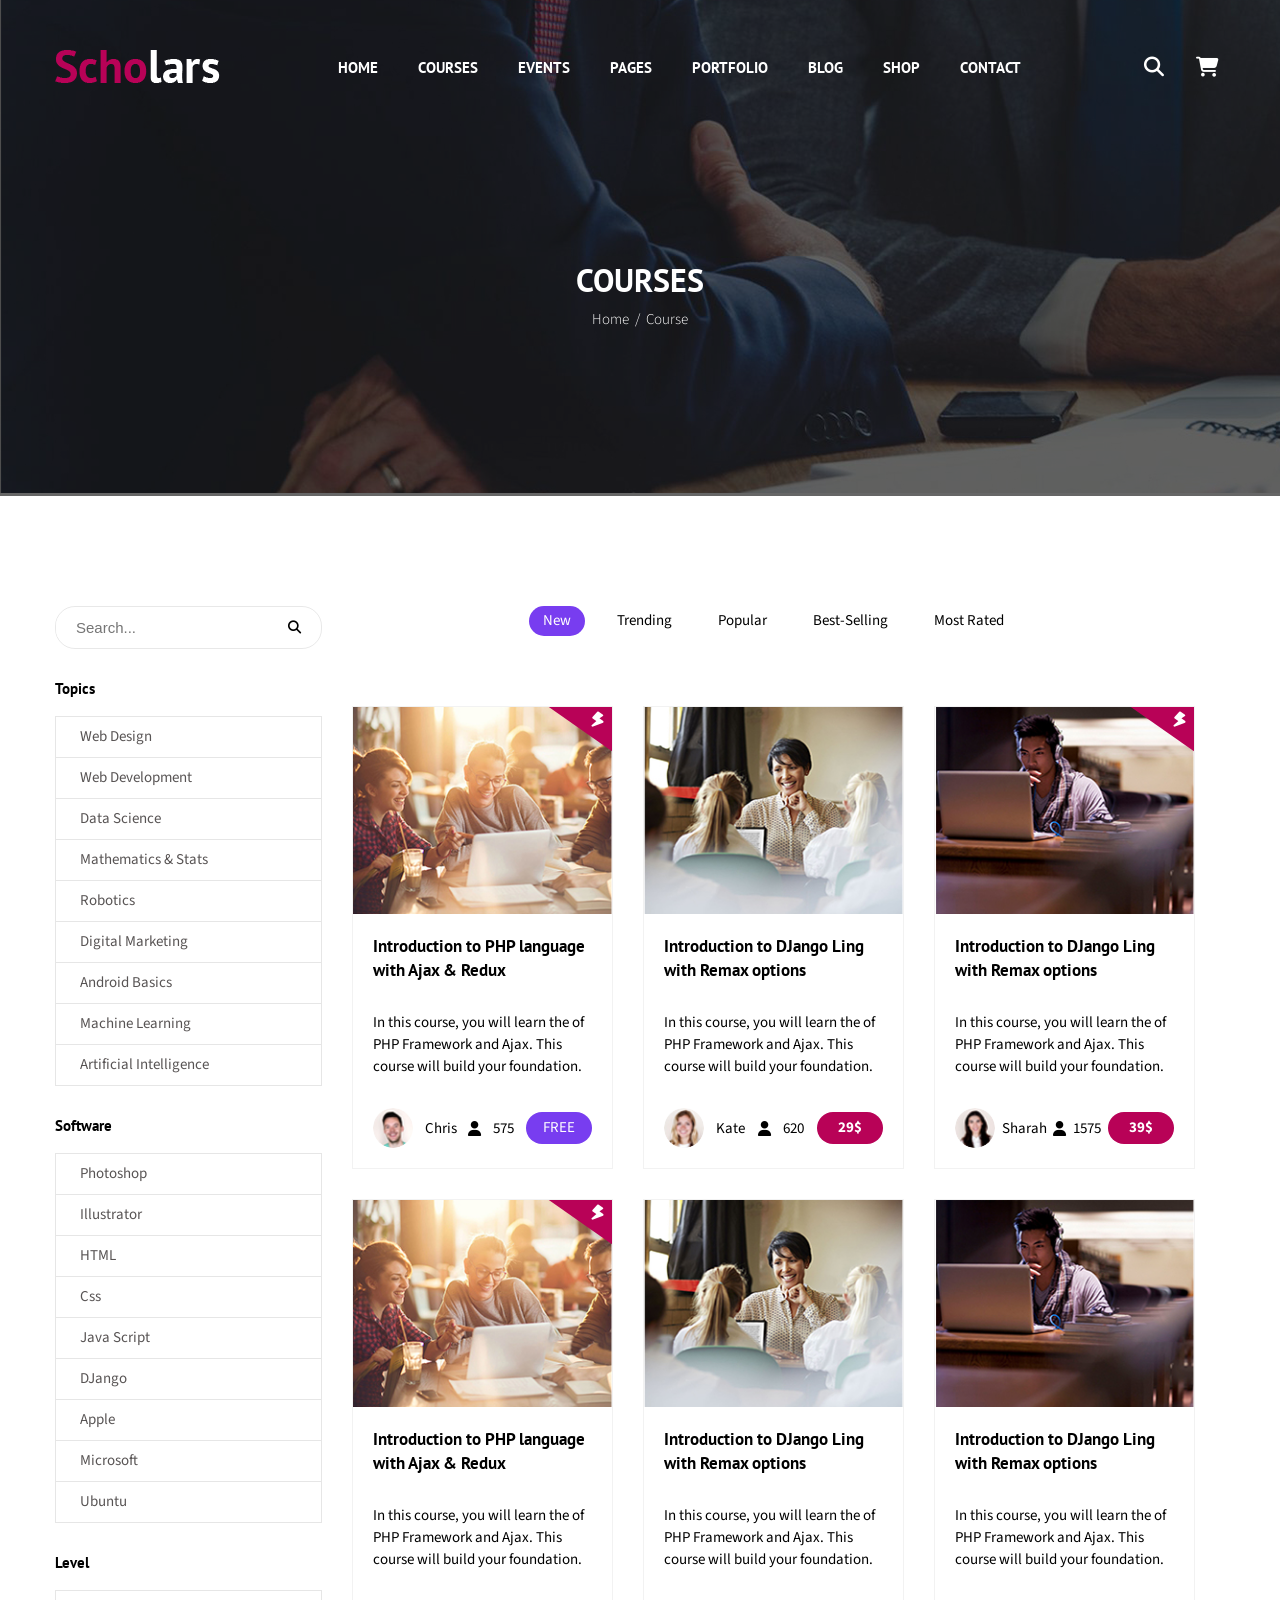
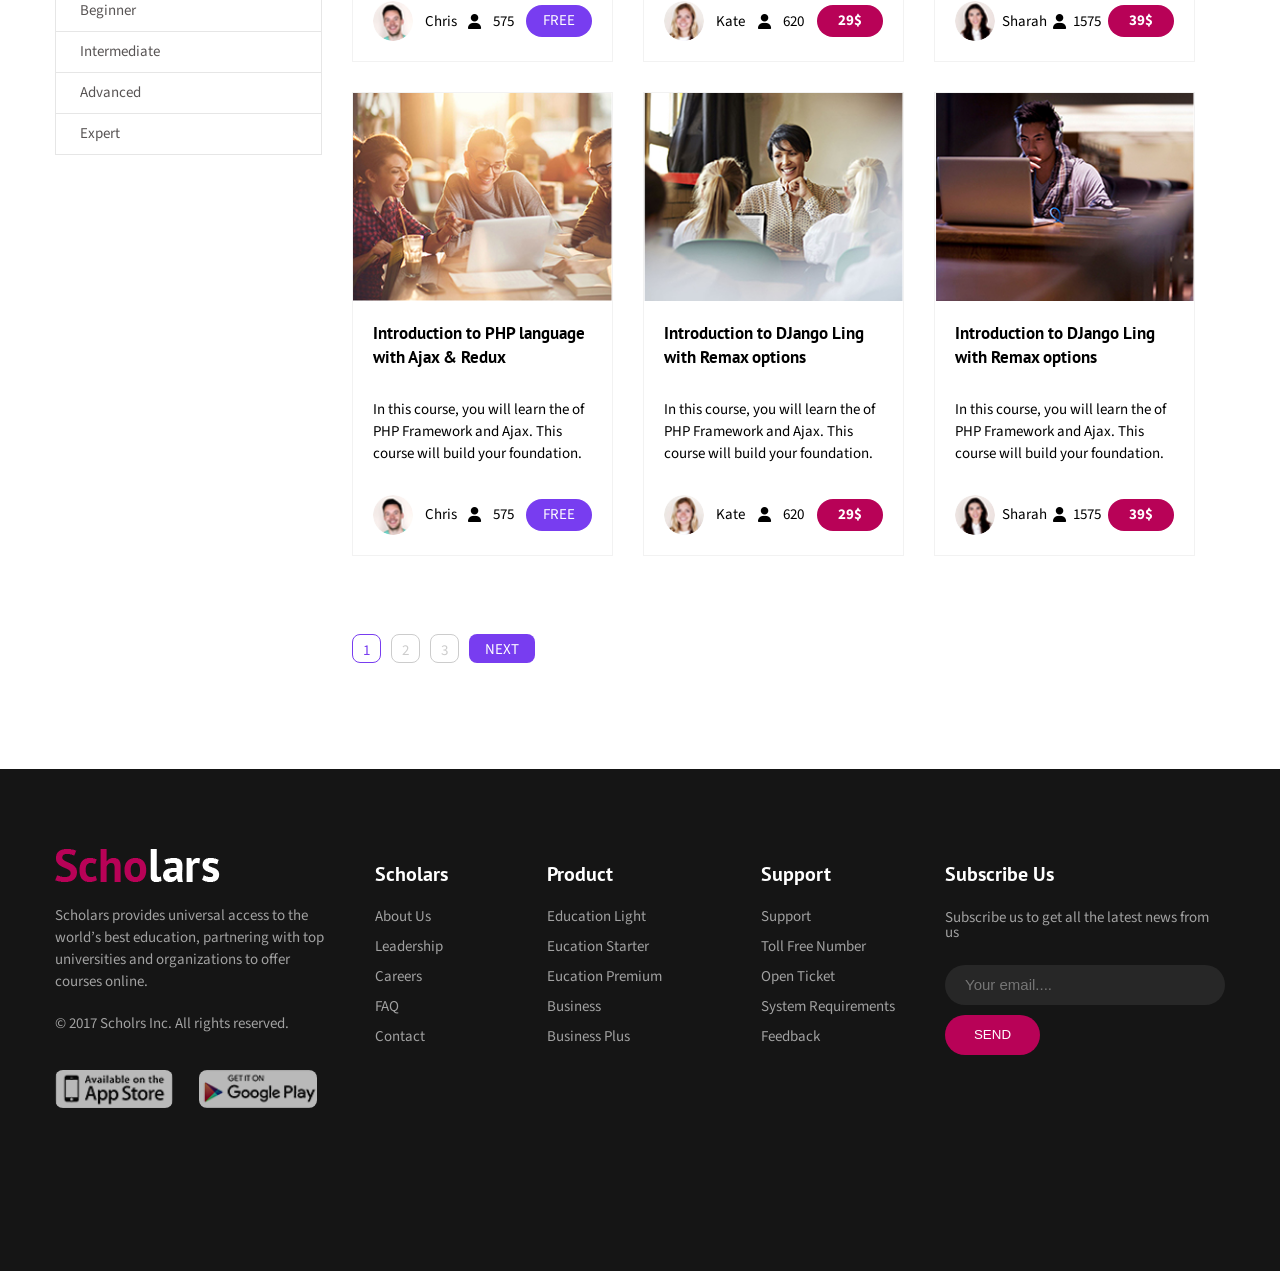
==== commit 59869c6f: "commit update item course Sale" ====
--- a/course.html
+++ b/course.html
@@ -204,7 +204,7 @@
 
               <div class="course-list">
                 <div class="course-item">
-                  <a href="" class="thumbnail"
+                  <a href="" class="thumbnail course-sale"
                     ><img
                       class="thumb"
                       src="./assets/img/./item1.jpg"
@@ -254,7 +254,7 @@
                   </div>
                 </div>
                 <div class="course-item">
-                  <a href="" class="thumbnail"
+                  <a href="" class="thumbnail course-sale"
                     ><img
                       class="thumb"
                       src="./assets/img/./item3.jpg"
@@ -279,7 +279,7 @@
                   </div>
                 </div>
                 <div class="course-item">
-                  <a href="" class="thumbnail"
+                  <a href="" class="thumbnail course-sale"
                     ><img
                       class="thumb"
                       src="./assets/img/./item1.jpg"
--- a/assets/css/style.css
+++ b/assets/css/style.css
@@ -23,6 +23,14 @@
 h5,
 h6 {
   font-family: "PT Sans", sans-serif;
+}
+strong,
+b {
+  font-weight: bold;
+}
+em,
+i {
+  font-style: italic;
 }
 
 button {
@@ -273,6 +281,27 @@
   aspect-ratio: 1/0.8;
   display: block;
   overflow: hidden;
+  position: relative;
+}
+
+.course-item .course-sale::after {
+  display: flex;
+  justify-content: center;
+  /* align-items: center; */
+  /* text-align: center; */
+  content: "\e0b7";
+  font-family: "FontAwesome";
+  color: #fff;
+  background-color: var(--primary-color);
+  position: absolute;
+  width: 100px;
+  height: 100px;
+  top: -64px;
+  right: -54px;
+  font-size: 1.6rem;
+  font-weight: 300;
+  transform: rotate(35deg);
+  line-height: 167px;
 }
 
 .course-item .thumb {
@@ -281,13 +310,6 @@
   object-fit: cover;
   transition: transform 0.4s ease-in;
 }
-/* .course-item .thumb::before {
-  content: "";
-  position: absolute;
-  width: 100px;
-  height: 100px;
-  background-color: red;
-} */
 
 .course-item:hover .thumb {
   transform: scale(1.2);
@@ -362,9 +384,14 @@
   opacity: 0;
   top: 80%;
   border-radius: 20px;
-  background: rgba(0, 0, 0, 0.6);
-  /* background-color: #151515; */
-  filter: blur(7px);
+  /* background: rgba(0, 0, 0, 0.6);
+  background-color: #151515;
+  filter: blur(7px); */
+  background: radial-gradient(
+    ellipse at center,
+    rgba(0, 0, 0, 0.35) 0%,
+    rgba(0, 0, 0, 0) 80%
+  );
   transition: top, visibility, opacity, 0.3s ease-in-out;
 }
 
@@ -576,6 +603,7 @@
   white-space: nowrap;
   overflow: hidden;
   text-overflow: ellipsis;
+  line-height: 1.2;
   transition: color 0.5s ease;
 }
 .popular-item .content .cost {
@@ -746,31 +774,56 @@
 
 /* --------------------outline-------------- */
 .outline-container {
-  /* text-align: center; */
-}
-.outline-container .list-menu {
-  border: 1px solid red;
-}
-.list-menu li + li,
-a + h2 {
-  border-top: 1px solid red;
-  /* margin-left: 10px; */
-}
-.list-menu a {
-  display: block;
+  display: flex;
+  flex-direction: column;
+  /* align-items: center; */
+  min-height: 2500px;
+}
+.outline-container h1 {
+  margin-top: 20px;
+  align-self: center;
+  font-size: 2.4rem;
+  font-weight: 700;
+  background-image: linear-gradient(
+    90deg,
+    rgba(42, 123, 155, 1) 0%,
+    rgba(87, 199, 133, 1) 50%,
+    rgba(237, 221, 83, 1) 100%
+  );
+  color: transparent;
+  background-clip: text;
+}
+
+.list-chapter {
+  margin-top: 50px;
+  font-size: 1.8rem;
+  border: 1px solid rgb(173, 173, 173);
+}
+
+.chapter h2,
+.sub-chapter li {
+  width: 100%;
+  height: 40px;
   line-height: 40px;
-  /* background-color: #ccc; */
-  padding: 0 20px;
-}
-.test {
-  height: 2000px;
-}
-/* h2 {
-  margin-top: 200px;
-  display: block;
+  padding: 0 30px;
+}
+.chapter h2 {
+  color: #fff;
+  font-size: 2rem;
+  font-weight: 700;
   position: sticky;
   top: 0;
-  background-color: yellow;
-  padding: 50px;
-  font-size: 20px;
-}  */
+  padding: 0 20px;
+  background: linear-gradient(
+    0deg,
+    rgba(34, 193, 195, 1) 0%,
+    rgba(253, 187, 45, 1) 100%
+  );
+}
+.sub-chapter li + li {
+  border-top: 1px solid #00000019;
+}
+.sub-chapter li span {
+  background-color: #3f3f3f0d;
+  color: #783df0;
+}
